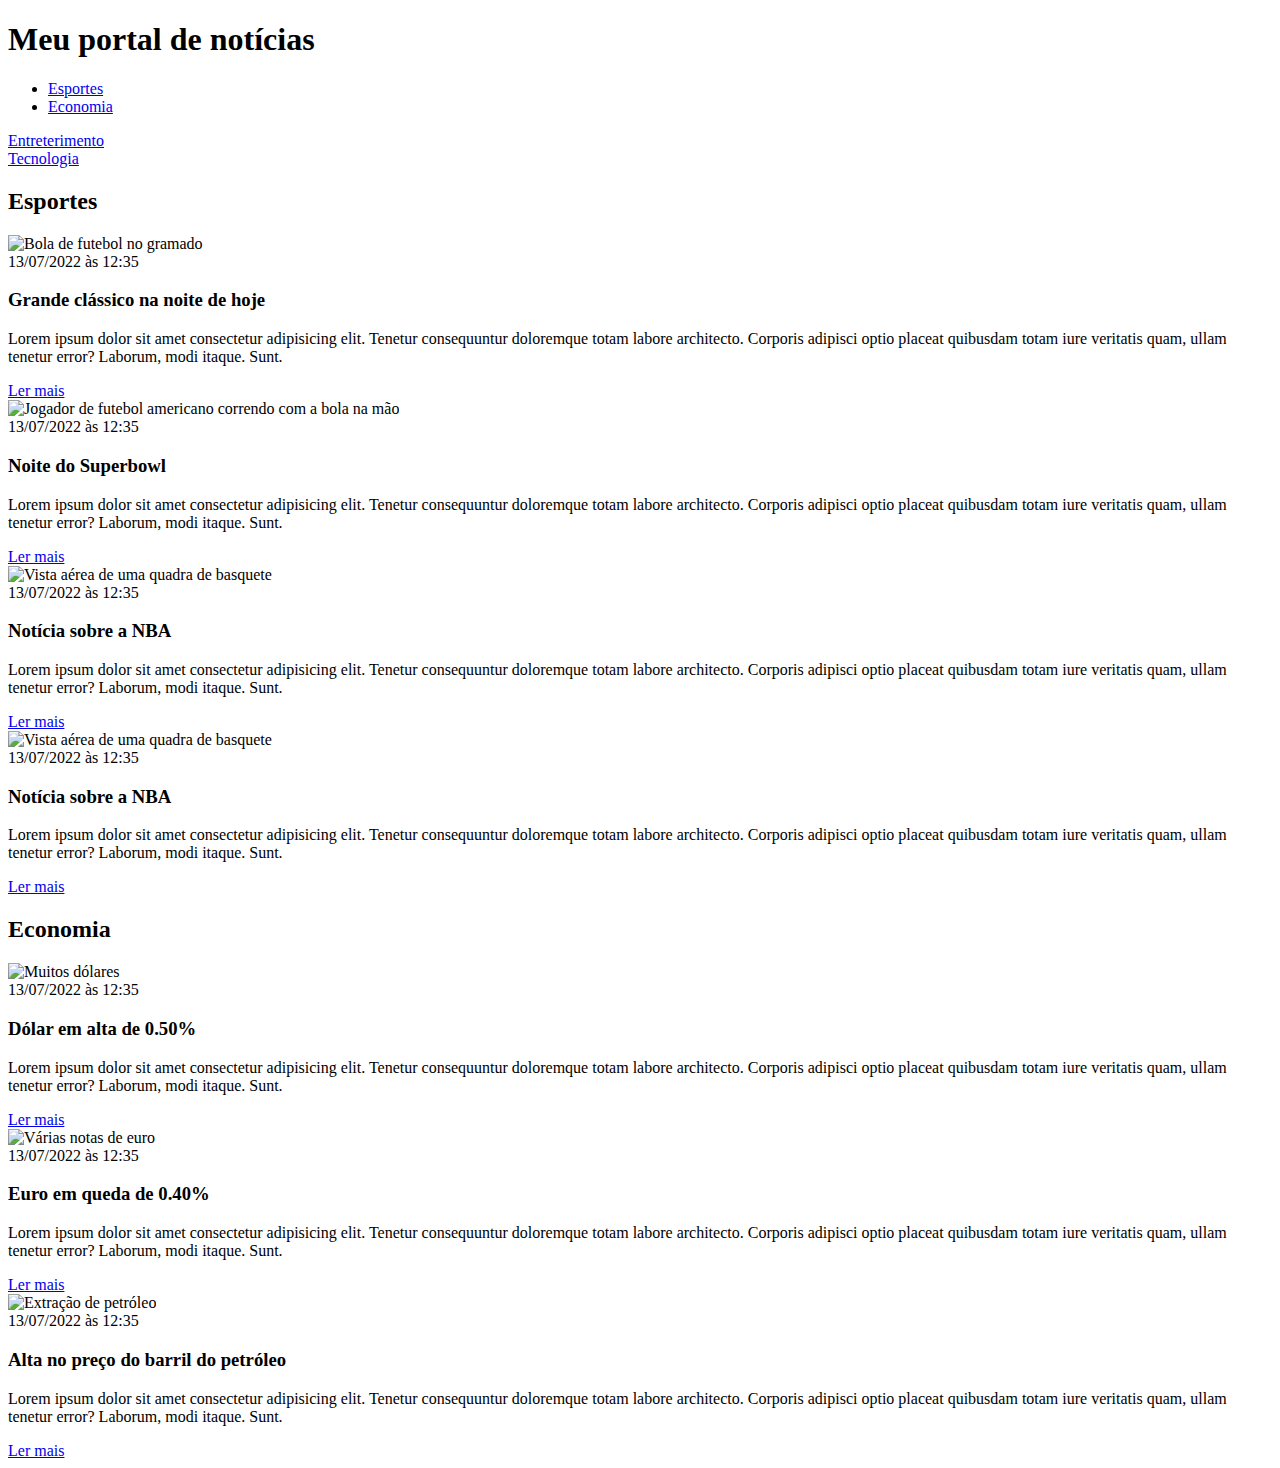
==== css/css/index.html @ 953006ac "entreterimento e tecnologia" ====
<!DOCTYPE html>
<html lang="pt-BR">
<head>
    <meta charset="UTF-8">
    <meta http-equiv="X-UA-Compatible" content="IE=edge">
    <meta name="viewport" content="width=device-width, initial-scale=1.0">
    <title>Meu portal de notícias</title>
    <link rel="stylesheet" href="./main.css" />
</head>
<body>
    <header>
        <h1>Meu portal de notícias</h1>
        <nav>
            <ul>
                <li>
                    <a href="#sports" title="Ir para a seção de esportes">Esportes</a>
                </li>
                <li>
                    <a href="#economy" title="Ir para a seção de notícias">Economia</a>
                </li>
            </ul>
            <li>
               <a href="#entretein" title="Ir para seção de entreterimento">Entreterimento</a>
            </li>
            <li>
                <a href="tecnology" title="Ir para seção de tecnologia">Tecnologia</a>
            </li>
        </nav>
    </header>
    <section>
        <h2>Esportes</h2>
        <article>
            <img src="./imagens/futebol.jpg" alt="Bola de futebol no gramado" />
            <header>
                <time>13/07/2022 às 12:35</time>
            </header>
            <h3>Grande clássico na noite de hoje</h3>
            <p>
                Lorem ipsum dolor sit amet consectetur adipisicing elit. Tenetur consequuntur doloremque totam labore architecto. Corporis adipisci optio placeat quibusdam totam iure veritatis quam, ullam tenetur error? Laborum, modi itaque. Sunt.
            </p>
            <a href="#" title="Leia a notícia completa">Ler mais</a>
        </article>
        <article>
            <img src="./imagens/futebol-americano.jpg" alt="Jogador de futebol americano correndo com a bola na mão" />
            <header>
                <time>13/07/2022 às 12:35</time>
            </header>
            <h3>Noite do Superbowl</h3>
            <p>
                Lorem ipsum dolor sit amet consectetur adipisicing elit. Tenetur consequuntur doloremque totam labore architecto. Corporis adipisci optio placeat quibusdam totam iure veritatis quam, ullam tenetur error? Laborum, modi itaque. Sunt.
            </p>
            <a href="#" title="Leia a notícia completa">Ler mais</a>
        </article>
        <article>
            <img src="./imagens/basquete.jpg" title="Vista aérea de uma quadra de basquete" />
            <header>
                <time>13/07/2022 às 12:35</time>
            </header>
            <h3>Notícia sobre a NBA</h3>
            <p>
                Lorem ipsum dolor sit amet consectetur adipisicing elit. Tenetur consequuntur doloremque totam labore architecto. Corporis adipisci optio placeat quibusdam totam iure veritatis quam, ullam tenetur error? Laborum, modi itaque. Sunt.
            </p>
            <a href="#" title="Leia a notícia completa">Ler mais</a>
        </article>
        <article>
            <img src="./imagens/basquete.jpg" title="Vista aérea de uma quadra de basquete" />
            <header>
                <time>13/07/2022 às 12:35</time>
            </header>
            <h3>Notícia sobre a NBA</h3>
            <p>
                Lorem ipsum dolor sit amet consectetur adipisicing elit. Tenetur consequuntur doloremque totam labore architecto. Corporis adipisci optio placeat quibusdam totam iure veritatis quam, ullam tenetur error? Laborum, modi itaque. Sunt.
            </p>
            <a href="#" title="Leia a notícia completa">Ler mais</a>
        </article>
    </section>
    <section>
        <h2>Economia</h2>
        <article>
            <img src="./imagens/dolares.jpg" alt="Muitos dólares" />
            <header>
                <time>13/07/2022 às 12:35</time>
            </header>
            <h3>Dólar em alta de 0.50%</h3>
            <p>
                Lorem ipsum dolor sit amet consectetur adipisicing elit. Tenetur consequuntur doloremque totam labore architecto. Corporis adipisci optio placeat quibusdam totam iure veritatis quam, ullam tenetur error? Laborum, modi itaque. Sunt.
            </p>
            <a href="#" title="Leia a notícia completa">Ler mais</a>
        </article>
        <article>
            <img src="./imagens/euro.jpg" alt="Várias notas de euro" />
            <header>
                <time>13/07/2022 às 12:35</time>
            </header>
            <h3>Euro em queda de 0.40%</h3>
            <p>
                Lorem ipsum dolor sit amet consectetur adipisicing elit. Tenetur consequuntur doloremque totam labore architecto. Corporis adipisci optio placeat quibusdam totam iure veritatis quam, ullam tenetur error? Laborum, modi itaque. Sunt.
            </p>
            <a href="#" title="Leia a notícia completa">Ler mais</a>
        </article>
        <article>
            <img src="./imagens/petroleo.jpg" alt="Extração de petróleo" />
            <header>
                <time>13/07/2022 às 12:35</time>
            </header>
            <h3>Alta no preço do barril do petróleo</h3>
            <p>
                Lorem ipsum dolor sit amet consectetur adipisicing elit. Tenetur consequuntur doloremque totam labore architecto. Corporis adipisci optio placeat quibusdam totam iure veritatis quam, ullam tenetur error? Laborum, modi itaque. Sunt.
            </p>
            <a href="#" title="Leia a notícia completa">Ler mais</a>
        </article>
    </section>
</body>
</html>
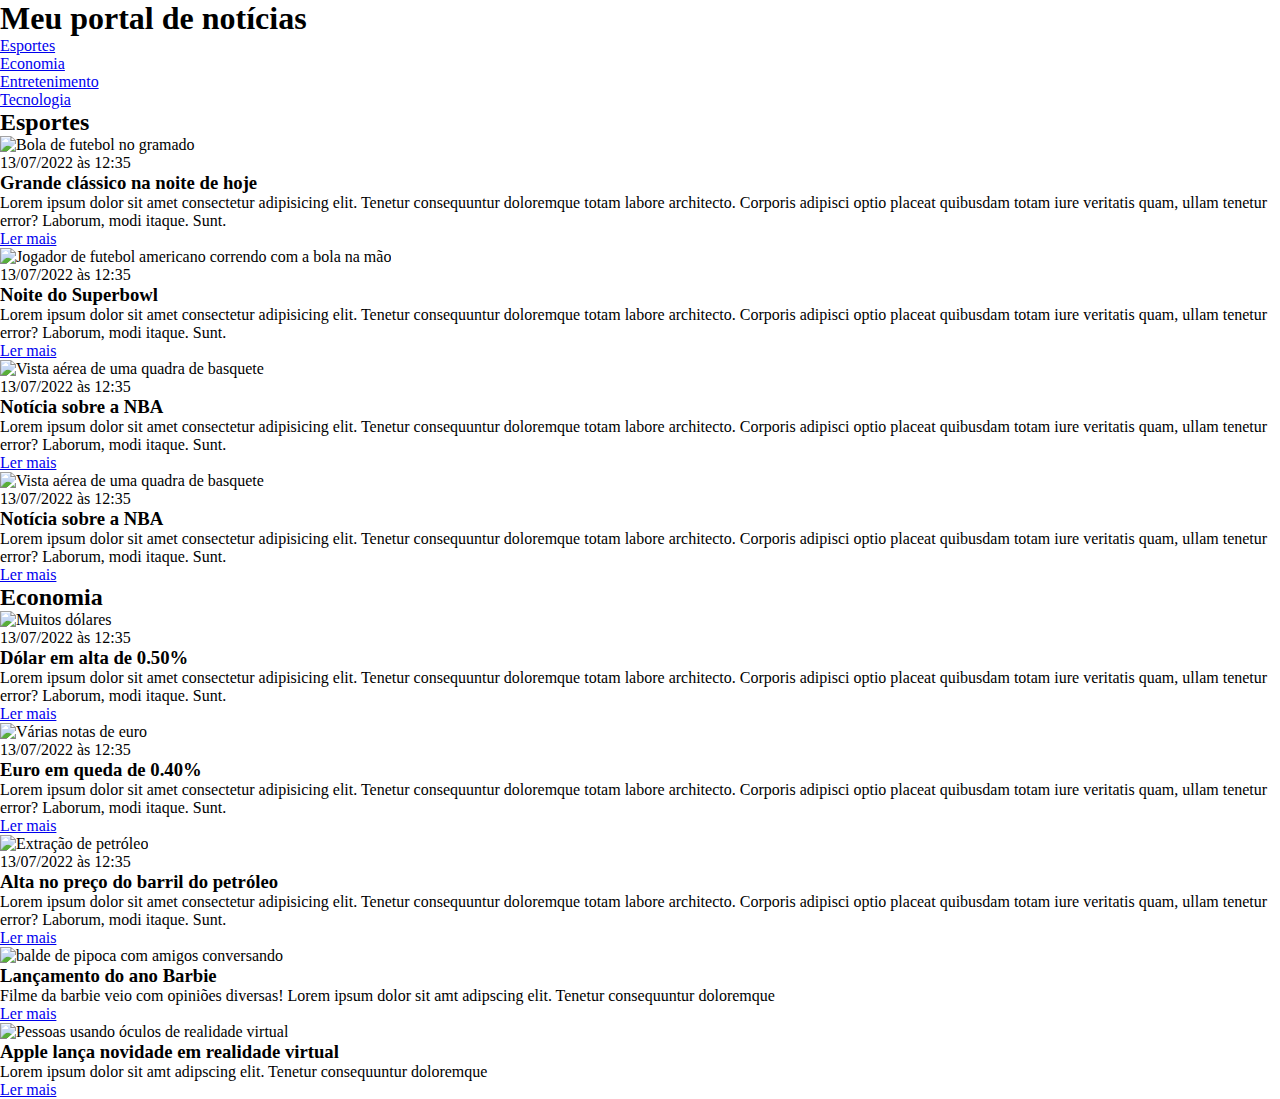
==== commit 4a22070c: "correção div" ====
--- a/css/css/index.html
+++ b/css/css/index.html
@@ -5,77 +5,95 @@
     <meta http-equiv="X-UA-Compatible" content="IE=edge">
     <meta name="viewport" content="width=device-width, initial-scale=1.0">
     <title>Meu portal de notícias</title>
-    <link rel="stylesheet" href="./main.css" />
+    <link rel="stylesheet" href="css.css"/>
 </head>
-<body>
-    <header>
-        <h1>Meu portal de notícias</h1>
-        <nav>
-            <ul>
-                <li>
-                    <a href="#sports" title="Ir para a seção de esportes">Esportes</a>
-                </li>
-                <li>
-                    <a href="#economy" title="Ir para a seção de notícias">Economia</a>
-                </li>
-            </ul>
-            <li>
-               <a href="#entretein" title="Ir para seção de entreterimento">Entreterimento</a>
-            </li>
-            <li>
-                <a href="tecnology" title="Ir para seção de tecnologia">Tecnologia</a>
-            </li>
-        </nav>
-    </header>
-    <section>
-        <h2>Esportes</h2>
-        <article>
-            <img src="./imagens/futebol.jpg" alt="Bola de futebol no gramado" />
-            <header>
-                <time>13/07/2022 às 12:35</time>
-            </header>
-            <h3>Grande clássico na noite de hoje</h3>
-            <p>
-                Lorem ipsum dolor sit amet consectetur adipisicing elit. Tenetur consequuntur doloremque totam labore architecto. Corporis adipisci optio placeat quibusdam totam iure veritatis quam, ullam tenetur error? Laborum, modi itaque. Sunt.
-            </p>
-            <a href="#" title="Leia a notícia completa">Ler mais</a>
-        </article>
-        <article>
-            <img src="./imagens/futebol-americano.jpg" alt="Jogador de futebol americano correndo com a bola na mão" />
-            <header>
-                <time>13/07/2022 às 12:35</time>
-            </header>
-            <h3>Noite do Superbowl</h3>
-            <p>
-                Lorem ipsum dolor sit amet consectetur adipisicing elit. Tenetur consequuntur doloremque totam labore architecto. Corporis adipisci optio placeat quibusdam totam iure veritatis quam, ullam tenetur error? Laborum, modi itaque. Sunt.
-            </p>
-            <a href="#" title="Leia a notícia completa">Ler mais</a>
-        </article>
-        <article>
-            <img src="./imagens/basquete.jpg" title="Vista aérea de uma quadra de basquete" />
-            <header>
-                <time>13/07/2022 às 12:35</time>
-            </header>
-            <h3>Notícia sobre a NBA</h3>
-            <p>
-                Lorem ipsum dolor sit amet consectetur adipisicing elit. Tenetur consequuntur doloremque totam labore architecto. Corporis adipisci optio placeat quibusdam totam iure veritatis quam, ullam tenetur error? Laborum, modi itaque. Sunt.
-            </p>
-            <a href="#" title="Leia a notícia completa">Ler mais</a>
-        </article>
-        <article>
-            <img src="./imagens/basquete.jpg" title="Vista aérea de uma quadra de basquete" />
-            <header>
-                <time>13/07/2022 às 12:35</time>
-            </header>
-            <h3>Notícia sobre a NBA</h3>
-            <p>
-                Lorem ipsum dolor sit amet consectetur adipisicing elit. Tenetur consequuntur doloremque totam labore architecto. Corporis adipisci optio placeat quibusdam totam iure veritatis quam, ullam tenetur error? Laborum, modi itaque. Sunt.
-            </p>
-            <a href="#" title="Leia a notícia completa">Ler mais</a>
-        </article>
-    </section>
-    <section>
+    <body>
+        <header>
+        <div class="container">
+            <h1>Meu portal de notícias</h1>
+                <nav>
+                    <ul>
+                        <li>
+                            <a href="#sports" title="Ir para a seção de esportes">Esportes</a>
+                        </li>
+                        <li>
+                            <a href="#economy" title="Ir para a seção de notícias">Economia</a>
+                        </li>
+            
+                        <li>
+                            <a href="#entretein" title="Ir para seção de entretenimento">Entretenimento</a>
+                        </li>
+                        <li>
+                            <a href="#tecnology" title="Ir para seção de tecnologia">Tecnologia</a>
+                        </li>
+                </ul>
+                </nav>
+        </div>
+        </header>
+            <div class="container">
+        <section id="sports">
+                <h2>Esportes</h2>
+               <div class="articles">
+                <article>
+                    <img src="./imagens/futebol.jpg" alt="Bola de futebol no gramado" />
+                    <header>
+                        <time class="creation-date">13/07/2022 às 12:35</time>
+                    </header>
+                    <h3>Grande clássico na noite de hoje</h3>
+                    <p>
+                        Lorem ipsum dolor sit amet consectetur adipisicing elit. Tenetur consequuntur doloremque totam labore architecto. Corporis adipisci optio placeat quibusdam totam iure veritatis quam, ullam tenetur error? Laborum, modi itaque. Sunt.
+                    </p>
+                    <a href="#" title="Leia a notícia completa">Ler mais</a>
+                </article>
+               </div>
+                <div class="articles">
+                    <article>
+                        <div class="image">
+                        <img src="./imagens/futebol-americano.jpg" alt="Jogador de futebol americano correndo com a bola na mão" />
+                    <div class="overlay"></div>
+                    </div>
+                        <header>
+                            <time>13/07/2022 às 12:35</time>
+                        </header>
+                        <h3>Noite do Superbowl</h3>
+                        <p>
+                            Lorem ipsum dolor sit amet consectetur adipisicing elit. Tenetur consequuntur doloremque totam labore architecto. Corporis adipisci optio placeat quibusdam totam iure veritatis quam, ullam tenetur error? Laborum, modi itaque. Sunt.
+                        </p>
+                        <a href="#" title="Leia a notícia completa">Ler mais</a>
+                    </article>
+                </div>
+                <div class="articles">
+                    <article>
+                        <img src="./imagens/basquete.jpg" title="Vista aérea de uma quadra de basquete" />
+                        <header>
+                            <time>13/07/2022 às 12:35</time>
+                        </header>
+                        <h3>Notícia sobre a NBA</h3>
+                        <p>
+                            Lorem ipsum dolor sit amet consectetur adipisicing elit. Tenetur consequuntur doloremque totam labore architecto. Corporis adipisci optio placeat quibusdam totam iure veritatis quam, ullam tenetur error? Laborum, modi itaque. Sunt.
+                        </p>
+                        <a href="#" title="Leia a notícia completa">Ler mais</a>
+                    </article>
+                </div>
+           <div class="articles">
+            <article>
+                <img src="./imagens/basquete.jpg" title="Vista aérea de uma quadra de basquete" />
+                <header>
+                    <time>13/07/2022 às 12:35</time>
+                </header>
+                <h3>Notícia sobre a NBA</h3>
+                <p>
+                    Lorem ipsum dolor sit amet consectetur adipisicing elit. Tenetur consequuntur doloremque totam labore architecto. Corporis adipisci optio placeat quibusdam totam iure veritatis quam, ullam tenetur error? Laborum, modi itaque. Sunt.
+                </p>
+                <a href="#" title="Leia a notícia completa">Ler mais</a>
+            </article>
+           </div>
+            </section>
+    </div>
+    <div class="container">
+    <section id="economy">
         <h2>Economia</h2>
+    <div class="articles">
         <article>
             <img src="./imagens/dolares.jpg" alt="Muitos dólares" />
             <header>
@@ -87,17 +105,21 @@
             </p>
             <a href="#" title="Leia a notícia completa">Ler mais</a>
         </article>
-        <article>
-            <img src="./imagens/euro.jpg" alt="Várias notas de euro" />
-            <header>
-                <time>13/07/2022 às 12:35</time>
-            </header>
-            <h3>Euro em queda de 0.40%</h3>
-            <p>
-                Lorem ipsum dolor sit amet consectetur adipisicing elit. Tenetur consequuntur doloremque totam labore architecto. Corporis adipisci optio placeat quibusdam totam iure veritatis quam, ullam tenetur error? Laborum, modi itaque. Sunt.
-            </p>
-            <a href="#" title="Leia a notícia completa">Ler mais</a>
-        </article>
+    </div>
+        <div class="articles">
+            <article>
+                <img src="./imagens/euro.jpg" alt="Várias notas de euro" />
+                <header>
+                    <time>13/07/2022 às 12:35</time>
+                </header>
+                <h3>Euro em queda de 0.40%</h3>
+                <p>
+                    Lorem ipsum dolor sit amet consectetur adipisicing elit. Tenetur consequuntur doloremque totam labore architecto. Corporis adipisci optio placeat quibusdam totam iure veritatis quam, ullam tenetur error? Laborum, modi itaque. Sunt.
+                </p>
+                <a href="#" title="Leia a notícia completa">Ler mais</a>
+            </article>
+        </div>
+      <div class="articles">
         <article>
             <img src="./imagens/petroleo.jpg" alt="Extração de petróleo" />
             <header>
@@ -109,6 +131,36 @@
             </p>
             <a href="#" title="Leia a notícia completa">Ler mais</a>
         </article>
+      </div>
+    <div class="articles">
+        <article>
     </section>
-</body>
-</html>+</div>
+<div class=container> 
+    <section id="entretein">
+        <img src="./imagens/entretenimento-editado-.jpg" alt="balde de pipoca com amigos conversando" />
+        <header>
+           <h3> Lançamento do ano Barbie </h3>
+        </header>
+        <p> Filme da barbie veio com opiniões diversas! Lorem ipsum dolor sit amt adipscing elit. Tenetur consequuntur doloremque</p>
+        <a href="#" class="bfilme" title="Leia a notícia completa">Ler mais</a>
+    </article>
+    <article>
+    </section>
+</div>
+    <div class="container">
+        <div class=articles> 
+        <article>
+         <section id="tecnology">
+            <img src="./imagens/Realidade-Virtual.jpg" alt="Pessoas usando óculos de realidade virtual"/>
+    <header>
+            <h3> Apple lança novidade em realidade virtual</h3>
+    </header>
+            <p> Lorem ipsum dolor sit amt adipscing elit. Tenetur consequuntur doloremque</p>
+            <a href="#" class="bjogo" title="Leia a notícia completa">Ler mais</a>
+         </section>
+        </article>
+    </div>
+    </div>
+    </body>
+    </html>--- a/css/css/css.css
+++ b/css/css/css.css
@@ -0,0 +1,8 @@
+*{
+    box-sizing: border-box;
+    margin: 0;
+    padding: 0;
+}
+h1 {
+    color: black;
+}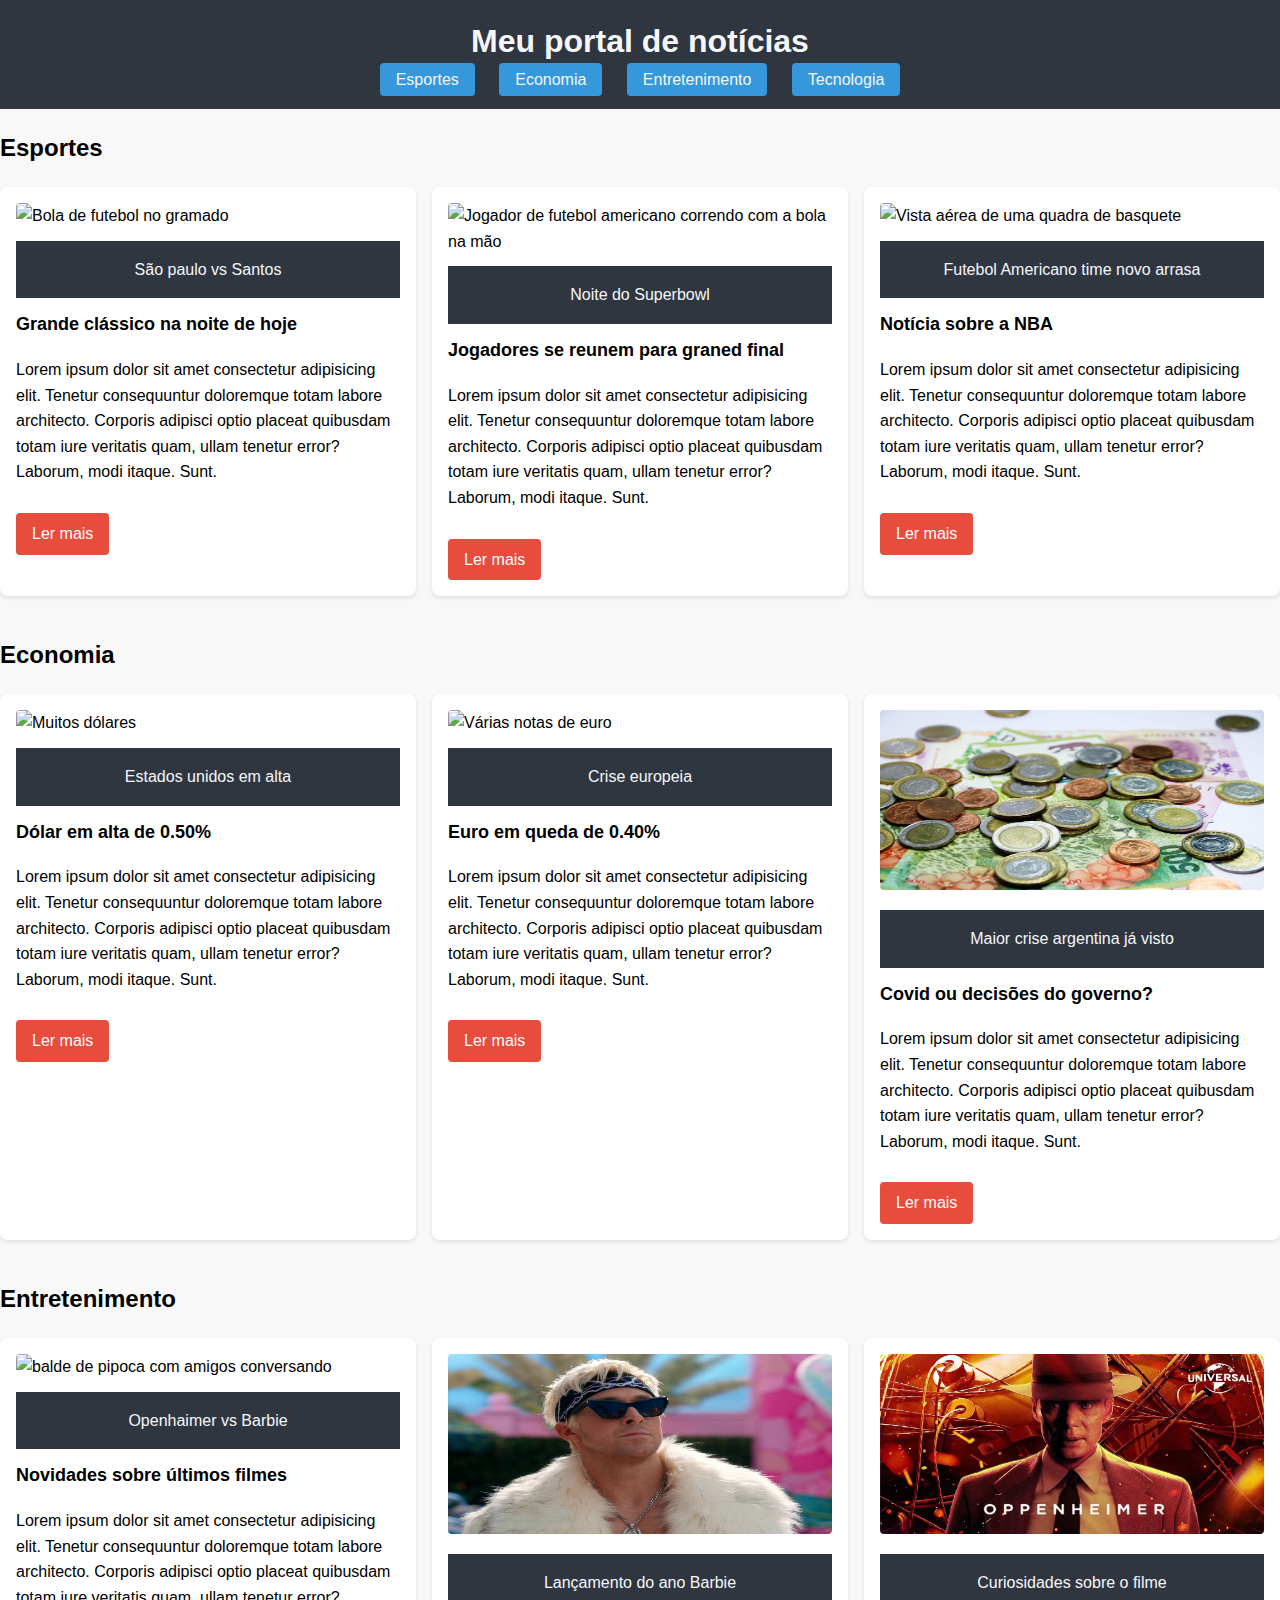
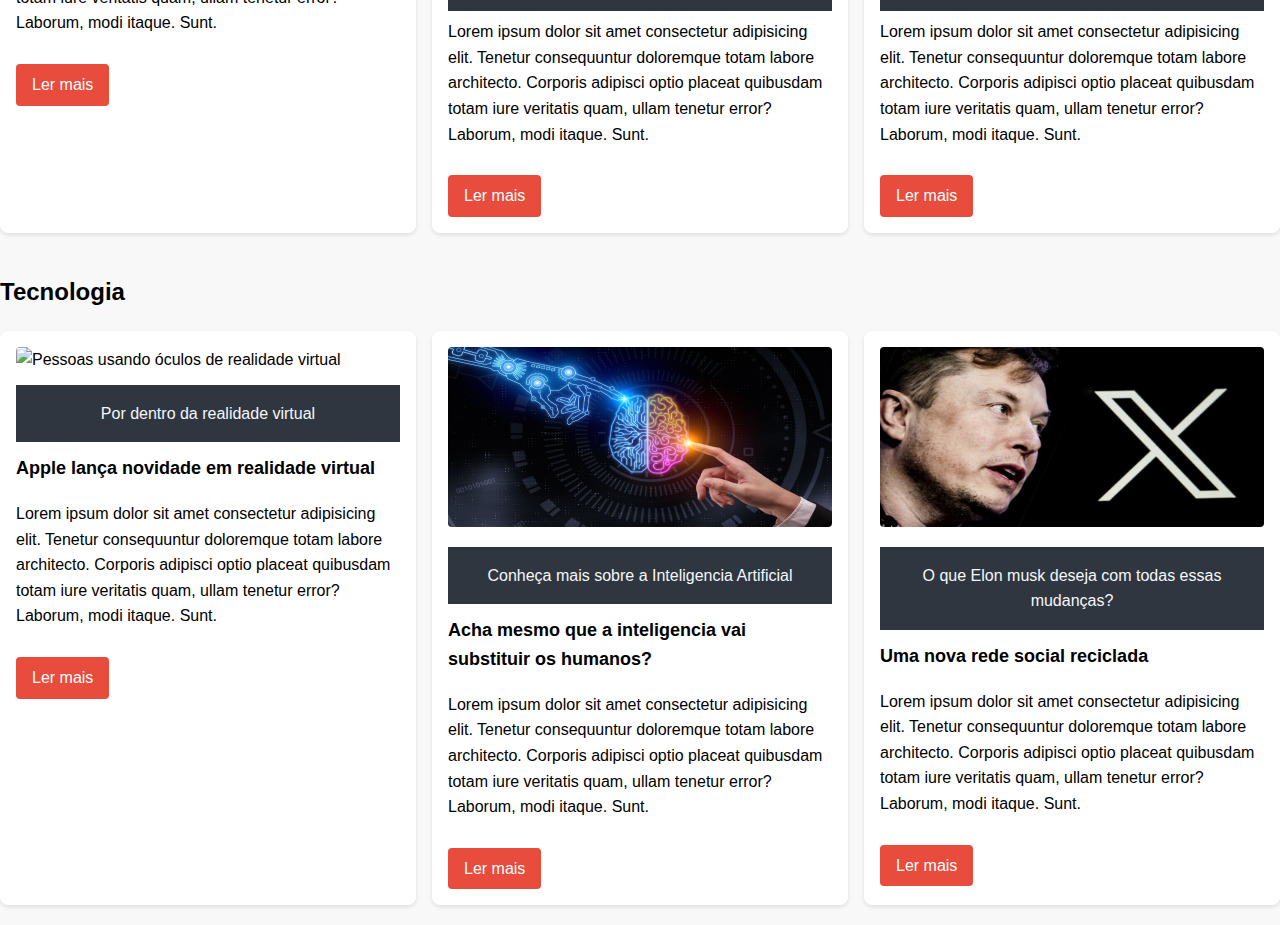
==== commit 6207db49: "agora vai" ====
--- a/css/css/index.html
+++ b/css/css/index.html
@@ -7,37 +7,37 @@
     <title>Meu portal de notícias</title>
     <link rel="stylesheet" href="css.css"/>
 </head>
-    <body>
+<body>
+    <div class="container">
         <header>
-        <div class="container">
             <h1>Meu portal de notícias</h1>
-                <nav>
-                    <ul>
-                        <li>
-                            <a href="#sports" title="Ir para a seção de esportes">Esportes</a>
-                        </li>
-                        <li>
-                            <a href="#economy" title="Ir para a seção de notícias">Economia</a>
-                        </li>
-            
-                        <li>
-                            <a href="#entretein" title="Ir para seção de entretenimento">Entretenimento</a>
-                        </li>
-                        <li>
-                            <a href="#tecnology" title="Ir para seção de tecnologia">Tecnologia</a>
-                        </li>
+            <nav>
+                <ul>
+                    <li>
+                        <a href="#sports" title="Ir para a seção de esportes">Esportes</a>
+                    </li>
+                    <li>
+                        <a href="#economy" title="Ir para a seção de notícias">Economia</a>
+                    </li>
+                    <li>
+                        <a href="#entretein" title="Ir para seção de entretenimento">Entretenimento</a>
+                    </li>
+                    <li>
+                        <a href="#tecnology" title="Ir para seção de tecnologia">Tecnologia</a>
+                    </li>
                 </ul>
-                </nav>
-        </div>
+            </nav>
         </header>
-            <div class="container">
+    </div>
+
+    <div class="container">
         <section id="sports">
-                <h2>Esportes</h2>
-               <div class="articles">
+            <h2>Esportes</h2>
+            <div class="articles">
                 <article>
                     <img src="./imagens/futebol.jpg" alt="Bola de futebol no gramado" />
                     <header>
-                        <time class="creation-date">13/07/2022 às 12:35</time>
+                       São paulo vs Santos
                     </header>
                     <h3>Grande clássico na noite de hoje</h3>
                     <p>
@@ -45,122 +45,155 @@
                     </p>
                     <a href="#" title="Leia a notícia completa">Ler mais</a>
                 </article>
-               </div>
-                <div class="articles">
-                    <article>
-                        <div class="image">
+
+                <article>
+                    <div class="image">
                         <img src="./imagens/futebol-americano.jpg" alt="Jogador de futebol americano correndo com a bola na mão" />
-                    <div class="overlay"></div>
+                        <div class="overlay"></div>
                     </div>
-                        <header>
-                            <time>13/07/2022 às 12:35</time>
-                        </header>
-                        <h3>Noite do Superbowl</h3>
-                        <p>
-                            Lorem ipsum dolor sit amet consectetur adipisicing elit. Tenetur consequuntur doloremque totam labore architecto. Corporis adipisci optio placeat quibusdam totam iure veritatis quam, ullam tenetur error? Laborum, modi itaque. Sunt.
-                        </p>
-                        <a href="#" title="Leia a notícia completa">Ler mais</a>
-                    </article>
-                </div>
-                <div class="articles">
-                    <article>
-                        <img src="./imagens/basquete.jpg" title="Vista aérea de uma quadra de basquete" />
-                        <header>
-                            <time>13/07/2022 às 12:35</time>
-                        </header>
-                        <h3>Notícia sobre a NBA</h3>
-                        <p>
-                            Lorem ipsum dolor sit amet consectetur adipisicing elit. Tenetur consequuntur doloremque totam labore architecto. Corporis adipisci optio placeat quibusdam totam iure veritatis quam, ullam tenetur error? Laborum, modi itaque. Sunt.
-                        </p>
-                        <a href="#" title="Leia a notícia completa">Ler mais</a>
-                    </article>
-                </div>
-           <div class="articles">
+                    <header>
+                    Noite do Superbowl
+                    </header>
+                    <h3>Jogadores se reunem para graned final</h3>
+                    <p>
+                        Lorem ipsum dolor sit amet consectetur adipisicing elit. Tenetur consequuntur doloremque totam labore architecto. Corporis adipisci optio placeat quibusdam totam iure veritatis quam, ullam tenetur error? Laborum, modi itaque. Sunt.
+                    </p>
+                    <a href="#" title="Leia a notícia completa">Ler mais</a>
+                </article>
+
+                <article>
+                    <img src="./imagens/basquete.jpg" title="Vista aérea de uma quadra de basquete" />
+                    <header>
+                       Futebol Americano time novo arrasa
+                    </header>
+                    <h3>Notícia sobre a NBA</h3>
+                    <p>
+                        Lorem ipsum dolor sit amet consectetur adipisicing elit. Tenetur consequuntur doloremque totam labore architecto. Corporis adipisci optio placeat quibusdam totam iure veritatis quam, ullam tenetur error? Laborum, modi itaque. Sunt.
+                    </p>
+                    <a href="#" title="Leia a notícia completa">Ler mais</a>
+                </article>
+            </div>
+        </section>
+    </div>
+
+    <div class="container">
+        <section id="economy">
+            <h2>Economia</h2>
+            <div class="articles">
+                <article>
+                    <img src="./imagens/dolares.jpg" alt="Muitos dólares" />
+                    <header>
+                       Estados unidos em alta
+                    </header>
+                    <h3>Dólar em alta de 0.50%</h3>
+                    <p>
+                        Lorem ipsum dolor sit amet consectetur adipisicing elit. Tenetur consequuntur doloremque totam labore architecto. Corporis adipisci optio placeat quibusdam totam iure veritatis quam, ullam tenetur error? Laborum, modi itaque. Sunt.
+                    </p>
+                    <a href="#" title="Leia a notícia completa">Ler mais</a>
+                </article>
+
+                <article>
+                    <img src="./imagens/euro.jpg" alt="Várias notas de euro" />
+                    <header>
+                       Crise europeia
+                    </header>
+                    <h3>Euro em queda de 0.40%</h3>
+                    <p>
+                        Lorem ipsum dolor sit amet consectetur adipisicing elit. Tenetur consequuntur doloremque totam labore architecto. Corporis adipisci optio placeat quibusdam totam iure veritatis quam, ullam tenetur error? Laborum, modi itaque. Sunt.
+                    </p>
+                    <a href="#" title="Leia a notícia completa">Ler mais</a>
+                </article>
             <article>
-                <img src="./imagens/basquete.jpg" title="Vista aérea de uma quadra de basquete" />
+                <img src="imagens/moeda-argentina.jpg" alt="varias moedas"/>
                 <header>
-                    <time>13/07/2022 às 12:35</time>
+                    Maior crise argentina já visto 
                 </header>
-                <h3>Notícia sobre a NBA</h3>
+                <h3>Covid ou decisões do governo?</h3>
                 <p>
                     Lorem ipsum dolor sit amet consectetur adipisicing elit. Tenetur consequuntur doloremque totam labore architecto. Corporis adipisci optio placeat quibusdam totam iure veritatis quam, ullam tenetur error? Laborum, modi itaque. Sunt.
                 </p>
                 <a href="#" title="Leia a notícia completa">Ler mais</a>
             </article>
-           </div>
-            </section>
+            </div>
+        </section>
     </div>
+
     <div class="container">
-    <section id="economy">
-        <h2>Economia</h2>
-    <div class="articles">
-        <article>
-            <img src="./imagens/dolares.jpg" alt="Muitos dólares" />
-            <header>
-                <time>13/07/2022 às 12:35</time>
-            </header>
-            <h3>Dólar em alta de 0.50%</h3>
-            <p>
-                Lorem ipsum dolor sit amet consectetur adipisicing elit. Tenetur consequuntur doloremque totam labore architecto. Corporis adipisci optio placeat quibusdam totam iure veritatis quam, ullam tenetur error? Laborum, modi itaque. Sunt.
-            </p>
-            <a href="#" title="Leia a notícia completa">Ler mais</a>
-        </article>
-    </div>
-        <div class="articles">
-            <article>
-                <img src="./imagens/euro.jpg" alt="Várias notas de euro" />
-                <header>
-                    <time>13/07/2022 às 12:35</time>
-                </header>
-                <h3>Euro em queda de 0.40%</h3>
-                <p>
-                    Lorem ipsum dolor sit amet consectetur adipisicing elit. Tenetur consequuntur doloremque totam labore architecto. Corporis adipisci optio placeat quibusdam totam iure veritatis quam, ullam tenetur error? Laborum, modi itaque. Sunt.
-                </p>
+        <section id="entretein">
+            <h2>Entretenimento</h2>
+            <div class="articles">
+                <article>
+                    <img src="./imagens/entretenimento-editado-.jpg" alt="balde de pipoca com amigos conversando" />
+                    <header>
+                        Openhaimer vs Barbie
+                    </header>
+                    <h3>Novidades sobre últimos filmes</h3>
+                    <p>
+                        Lorem ipsum dolor sit amet consectetur adipisicing elit. Tenetur consequuntur doloremque totam labore architecto. Corporis adipisci optio placeat quibusdam totam iure veritatis quam, ullam tenetur error? Laborum, modi itaque. Sunt.
+                    </p>
+                    <a href="#" title="Leia a notícia completa">Ler mais</a>
+                </article>
+
+                <article>
+                    <img src="./imagens/ken.png" alt="ken" />
+                    <header>
+                    Lançamento do ano Barbie
+                    </header>
+                    <p>Lorem ipsum dolor sit amet consectetur adipisicing elit. Tenetur consequuntur doloremque totam labore architecto. Corporis adipisci optio placeat quibusdam totam iure veritatis quam, ullam tenetur error? Laborum, modi itaque. Sunt.</p>
+                    <a href="#" title="Leia a notícia completa">Ler mais</a>
+                </article>
+
+                <article>
+                    <img src="imagens/oppenheimer.jpg" alt="capa filme"/>
+                    <header>
+                        Curiosidades sobre o filme
+                        </header>
+                        <p>Lorem ipsum dolor sit amet consectetur adipisicing elit. Tenetur consequuntur doloremque totam labore architecto. Corporis adipisci optio placeat quibusdam totam iure veritatis quam, ullam tenetur error? Laborum, modi itaque. Sunt.</p>
                 <a href="#" title="Leia a notícia completa">Ler mais</a>
             </article>
-        </div>
-      <div class="articles">
-        <article>
-            <img src="./imagens/petroleo.jpg" alt="Extração de petróleo" />
-            <header>
-                <time>13/07/2022 às 12:35</time>
-            </header>
-            <h3>Alta no preço do barril do petróleo</h3>
-            <p>
-                Lorem ipsum dolor sit amet consectetur adipisicing elit. Tenetur consequuntur doloremque totam labore architecto. Corporis adipisci optio placeat quibusdam totam iure veritatis quam, ullam tenetur error? Laborum, modi itaque. Sunt.
-            </p>
-            <a href="#" title="Leia a notícia completa">Ler mais</a>
-        </article>
-      </div>
-    <div class="articles">
-        <article>
-    </section>
-</div>
-<div class=container> 
-    <section id="entretein">
-        <img src="./imagens/entretenimento-editado-.jpg" alt="balde de pipoca com amigos conversando" />
-        <header>
-           <h3> Lançamento do ano Barbie </h3>
-        </header>
-        <p> Filme da barbie veio com opiniões diversas! Lorem ipsum dolor sit amt adipscing elit. Tenetur consequuntur doloremque</p>
-        <a href="#" class="bfilme" title="Leia a notícia completa">Ler mais</a>
-    </article>
-    <article>
-    </section>
-</div>
+            </div>
+        </section>
+    </div>
+
     <div class="container">
-        <div class=articles> 
-        <article>
-         <section id="tecnology">
-            <img src="./imagens/Realidade-Virtual.jpg" alt="Pessoas usando óculos de realidade virtual"/>
-    <header>
-            <h3> Apple lança novidade em realidade virtual</h3>
-    </header>
-            <p> Lorem ipsum dolor sit amt adipscing elit. Tenetur consequuntur doloremque</p>
-            <a href="#" class="bjogo" title="Leia a notícia completa">Ler mais</a>
-         </section>
-        </article>
+        <section id="tecnology">
+            <h2>Tecnologia</h2>
+            <div class="articles">
+                <article>
+                    <img src="./imagens/Realidade-Virtual.jpg" alt="Pessoas usando óculos de realidade virtual" />
+                    <header>
+                        Por dentro da realidade virtual
+                    </header>
+                    <h3>Apple lança novidade em realidade virtual</h3>
+                    <p>
+                        Lorem ipsum dolor sit amet consectetur adipisicing elit. Tenetur consequuntur doloremque totam labore architecto. Corporis adipisci optio placeat quibusdam totam iure veritatis quam, ullam tenetur error? Laborum, modi itaque. Sunt.
+                    </p>
+                    <a href="#" title="Leia a notícia completa">Ler mais</a>
+                </article>
+                <article>
+                    <img src="imagens/ia-chatgpt.jpg" alt="humano vs ia"/>
+                    <header>
+                       Conheça mais sobre a Inteligencia Artificial
+                    </header>
+                    <h3>Acha mesmo que a inteligencia vai substituir os humanos?</h3>
+                    <p>
+                        Lorem ipsum dolor sit amet consectetur adipisicing elit. Tenetur consequuntur doloremque totam labore architecto. Corporis adipisci optio placeat quibusdam totam iure veritatis quam, ullam tenetur error? Laborum, modi itaque. Sunt.
+                    </p>
+                    <a href="#" title="Leia a notícia completa">Ler mais</a>
+                </article>
+                <article>
+                    <img src="imagens/twitter-x.jpg" alt="twitter X"/>
+                    <header>
+                       O que Elon musk deseja com todas essas mudanças?
+                     </header>
+                     <h3>Uma nova rede social reciclada</h3>
+                     <p>
+                        Lorem ipsum dolor sit amet consectetur adipisicing elit. Tenetur consequuntur doloremque totam labore architecto. Corporis adipisci optio placeat quibusdam totam iure veritatis quam, ullam tenetur error? Laborum, modi itaque. Sunt.
+                    </p>
+                    <a href="#" title="Leia a notícia completa">Ler mais</a>
+                </article>
+            </div>
+        </section>
     </div>
-    </div>
-    </body>
-    </html>+</body>
+</html>--- a/css/css/css.css
+++ b/css/css/css.css
@@ -1,8 +1,90 @@
-*{
-    box-sizing: border-box;
+/* Estilo para o corpo da página */
+body {
+    font-family: Arial, sans-serif;
+    line-height: 1.6;
+    background-color: #f8f8f8;
     margin: 0;
     padding: 0;
 }
-h1 {
-    color: black;
+
+/* Estilo para o cabeçalho */
+header {
+    background-color: #2f3640;
+    color: #f5f6fa;
+    padding: 16px 0;
+    text-align: center;
+}
+
+header h1 {
+    margin: 0;
+}
+
+/* Estilo para a navegação */
+nav ul {
+    list-style: none;
+    padding: 0;
+    margin: 0;
+}
+
+nav li {
+    display: inline-block;
+    margin: 0 10px;
+}
+
+nav a {
+    text-decoration: none;
+    color: #f5f6fa;
+    background-color: #3498db;
+    padding: 8px 16px;
+    border-radius: 4px;
+}
+
+/* Estilo para os artigos */
+.articles {
+    display: flex;
+    flex-wrap: wrap;
+    justify-content: space-between;
+}
+
+.articles article {
+    flex-basis: 30%;
+    margin-bottom: 20px;
+    background-color: #fff;
+    padding: 16px;
+    border-radius: 8px;
+    box-shadow: 0 2px 4px rgba(0, 0, 0, 0.1);
+}
+
+.articles article img {
+    width: 100%;
+    max-height: 180px;
+    border-radius: 4px;
+}
+
+.articles article header {
+    margin-top: 12px;
+}
+
+.articles article time {
+    font-style: italic;
+    color: #888;
+}
+
+.articles article h3 {
+    font-size: 18px;
+    margin-top: 12px;
+}
+
+.articles article p {
+    margin-top: 8px;
+}
+
+.articles article a {
+    display: inline-block;
+    margin-top: 12px;
+    color: #fff;
+    background-color: #e74c3c;
+    padding: 8px 16px;
+    border-radius: 4px;
+    text-decoration: none;
 }